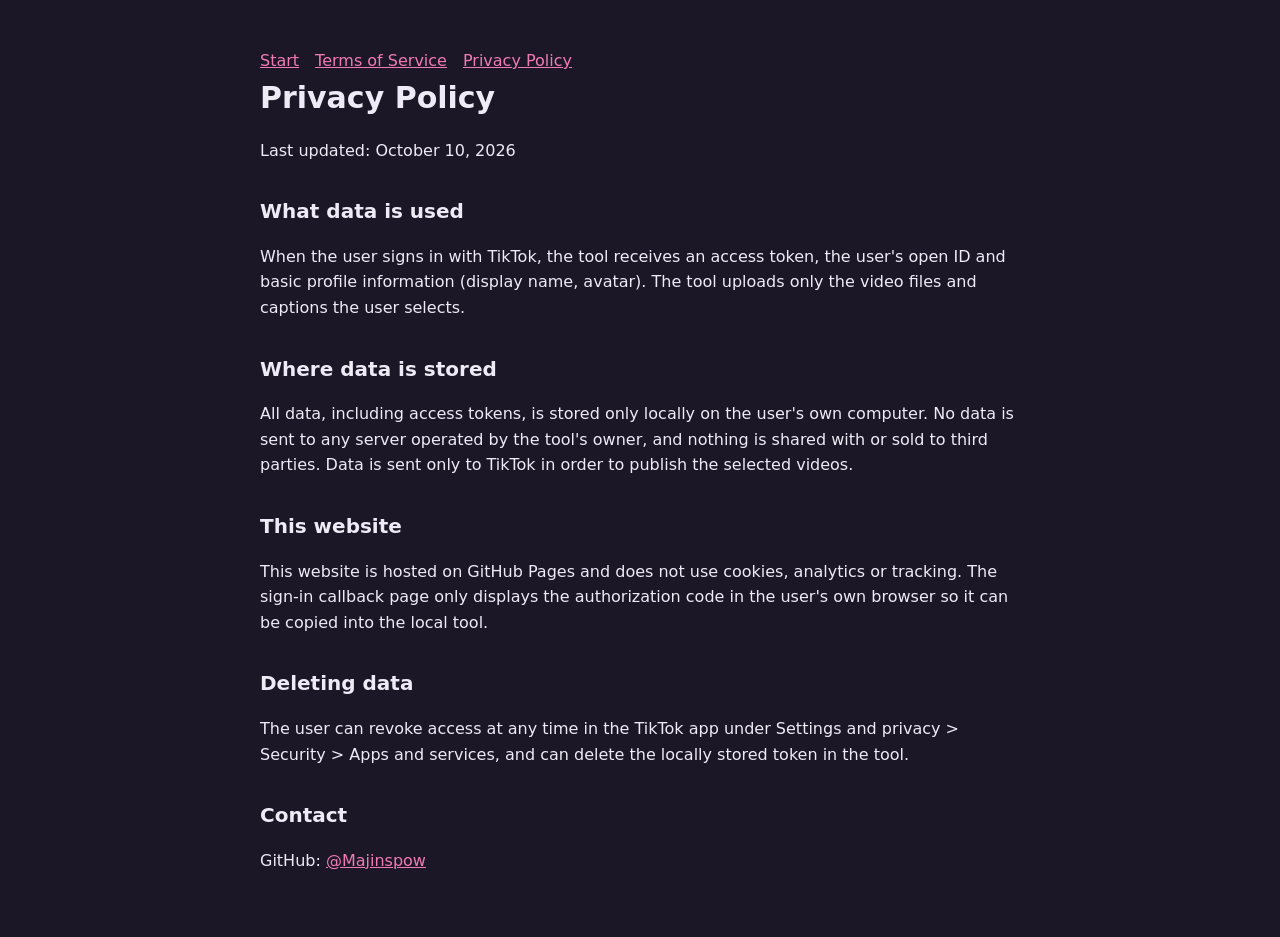
==== privacy.html @ dd1feb04 "Website für MAJIN Clip Uploader Co-Authored-By: Claude Opus 5.5 <noreply@anthropic.com> Claude-Sessi" ====
<!doctype html><html lang="en"><head><meta charset="utf-8"><meta name="viewport" content="width=device-width,initial-scale=1"><title>Privacy Policy – MAJIN Clip Uploader</title><link rel="stylesheet" href="style.css"></head><body><main><nav><a href="./">Start</a><a href="terms.html">Terms of Service</a><a href="privacy.html">Privacy Policy</a></nav>
<h1>Privacy Policy</h1><p>Last updated: October 10, 2026</p>
<h2>What data is used</h2><p>When the user signs in with TikTok, the tool receives an access token, the user's open ID and basic profile information (display name, avatar). The tool uploads only the video files and captions the user selects.</p>
<h2>Where data is stored</h2><p>All data, including access tokens, is stored only locally on the user's own computer. No data is sent to any server operated by the tool's owner, and nothing is shared with or sold to third parties. Data is sent only to TikTok in order to publish the selected videos.</p>
<h2>This website</h2><p>This website is hosted on GitHub Pages and does not use cookies, analytics or tracking. The sign-in callback page only displays the authorization code in the user's own browser so it can be copied into the local tool.</p>
<h2>Deleting data</h2><p>The user can revoke access at any time in the TikTok app under Settings and privacy &gt; Security &gt; Apps and services, and can delete the locally stored token in the tool.</p>
<h2>Contact</h2><p>GitHub: <a href="https://github.com/Majinspow">@Majinspow</a></p>
</main></body></html>
---- style.css ----
body{margin:0;background:#1b1726;color:#eeeaf6;font:16px/1.6 "Segoe UI",system-ui,sans-serif}
main{max-width:760px;margin:0 auto;padding:48px 20px}
h1{font-size:30px;margin:0 0 8px}h2{margin-top:32px;font-size:20px}
a{color:#f07ab4}nav a{margin-right:16px}
.box{background:#221d31;border:1px solid #3a3350;border-radius:12px;padding:18px;margin:20px 0}
code{font-size:15px;word-break:break-all;background:#2b2540;padding:10px 12px;border-radius:8px;display:block}
button{background:#f07ab4;border:0;color:#2a0f1e;font-weight:600;border-radius:9px;padding:10px 16px;cursor:pointer}
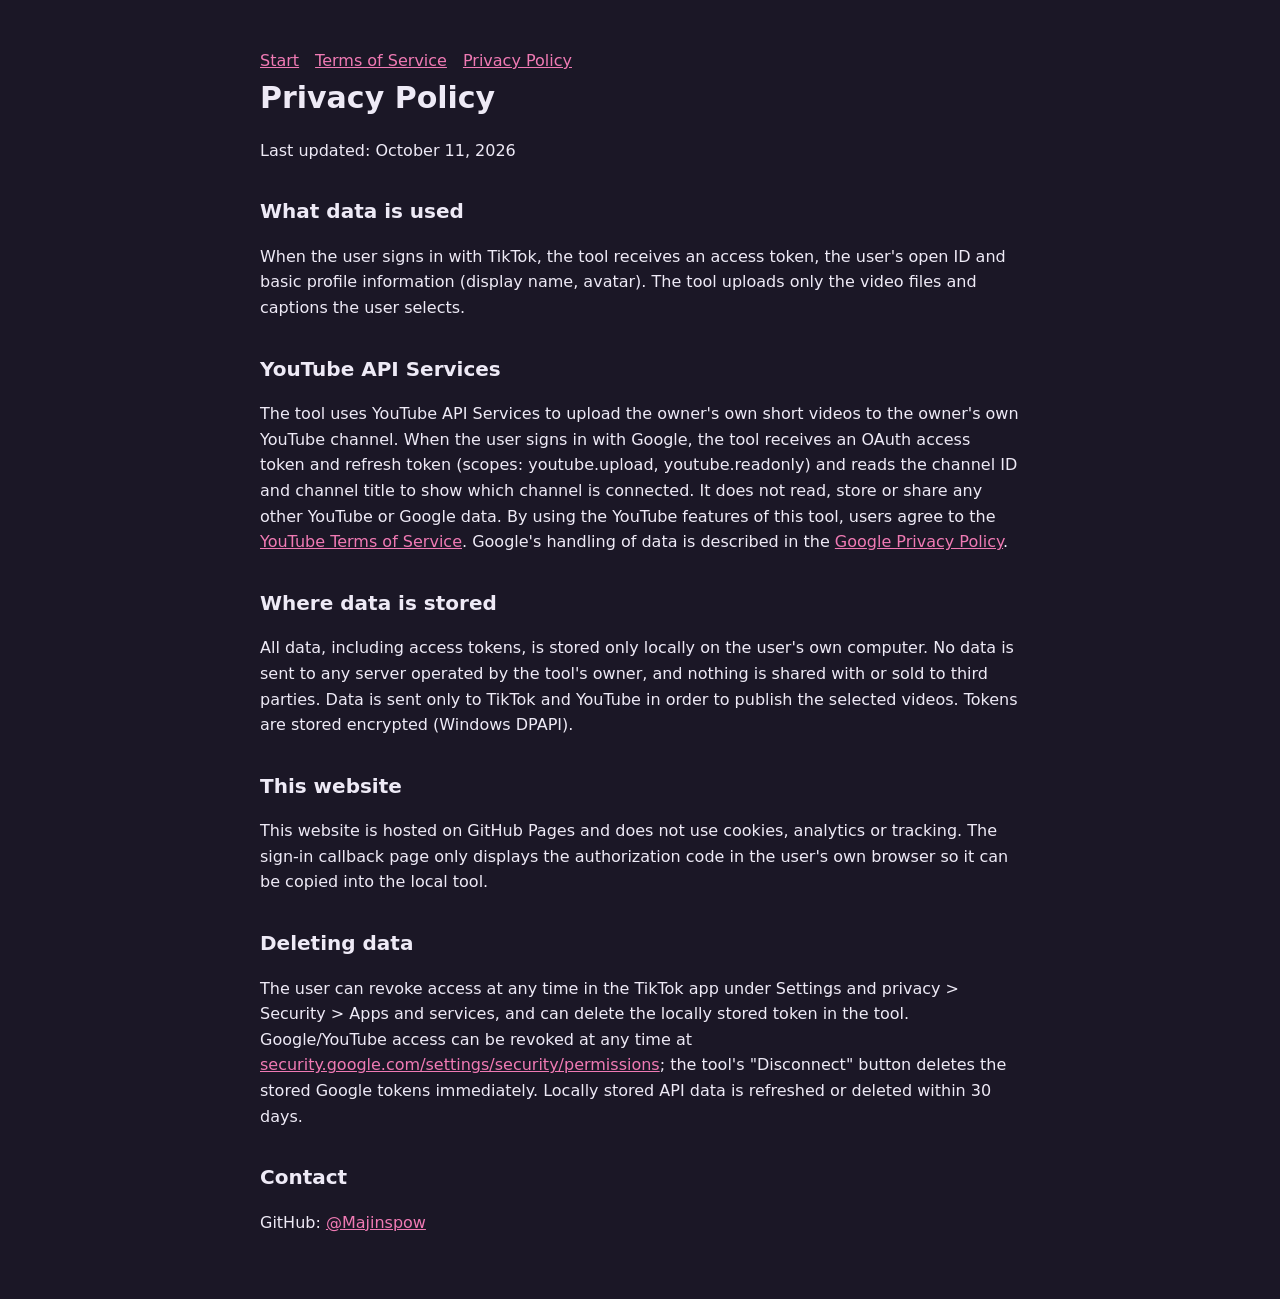
==== commit b471a043: "YouTube-Abschnitte in Datenschutz, AGB und Startseite Co-Authored-By: Claude Opus 5.5 <noreply@anthr" ====
--- a/privacy.html
+++ b/privacy.html
@@ -1,8 +1,9 @@
 <!doctype html><html lang="en"><head><meta charset="utf-8"><meta name="viewport" content="width=device-width,initial-scale=1"><title>Privacy Policy – MAJIN Clip Uploader</title><link rel="stylesheet" href="style.css"></head><body><main><nav><a href="./">Start</a><a href="terms.html">Terms of Service</a><a href="privacy.html">Privacy Policy</a></nav>
-<h1>Privacy Policy</h1><p>Last updated: October 10, 2026</p>
+<h1>Privacy Policy</h1><p>Last updated: October 11, 2026</p>
 <h2>What data is used</h2><p>When the user signs in with TikTok, the tool receives an access token, the user's open ID and basic profile information (display name, avatar). The tool uploads only the video files and captions the user selects.</p>
-<h2>Where data is stored</h2><p>All data, including access tokens, is stored only locally on the user's own computer. No data is sent to any server operated by the tool's owner, and nothing is shared with or sold to third parties. Data is sent only to TikTok in order to publish the selected videos.</p>
+<h2>YouTube API Services</h2><p>The tool uses YouTube API Services to upload the owner's own short videos to the owner's own YouTube channel. When the user signs in with Google, the tool receives an OAuth access token and refresh token (scopes: youtube.upload, youtube.readonly) and reads the channel ID and channel title to show which channel is connected. It does not read, store or share any other YouTube or Google data. By using the YouTube features of this tool, users agree to the <a href="https://www.youtube.com/t/terms">YouTube Terms of Service</a>. Google's handling of data is described in the <a href="https://policies.google.com/privacy">Google Privacy Policy</a>.</p>
+<h2>Where data is stored</h2><p>All data, including access tokens, is stored only locally on the user's own computer. No data is sent to any server operated by the tool's owner, and nothing is shared with or sold to third parties. Data is sent only to TikTok and YouTube in order to publish the selected videos. Tokens are stored encrypted (Windows DPAPI).</p>
 <h2>This website</h2><p>This website is hosted on GitHub Pages and does not use cookies, analytics or tracking. The sign-in callback page only displays the authorization code in the user's own browser so it can be copied into the local tool.</p>
-<h2>Deleting data</h2><p>The user can revoke access at any time in the TikTok app under Settings and privacy &gt; Security &gt; Apps and services, and can delete the locally stored token in the tool.</p>
+<h2>Deleting data</h2><p>The user can revoke access at any time in the TikTok app under Settings and privacy &gt; Security &gt; Apps and services, and can delete the locally stored token in the tool. Google/YouTube access can be revoked at any time at <a href="https://security.google.com/settings/security/permissions">security.google.com/settings/security/permissions</a>; the tool's "Disconnect" button deletes the stored Google tokens immediately. Locally stored API data is refreshed or deleted within 30 days.</p>
 <h2>Contact</h2><p>GitHub: <a href="https://github.com/Majinspow">@Majinspow</a></p>
 </main></body></html>
